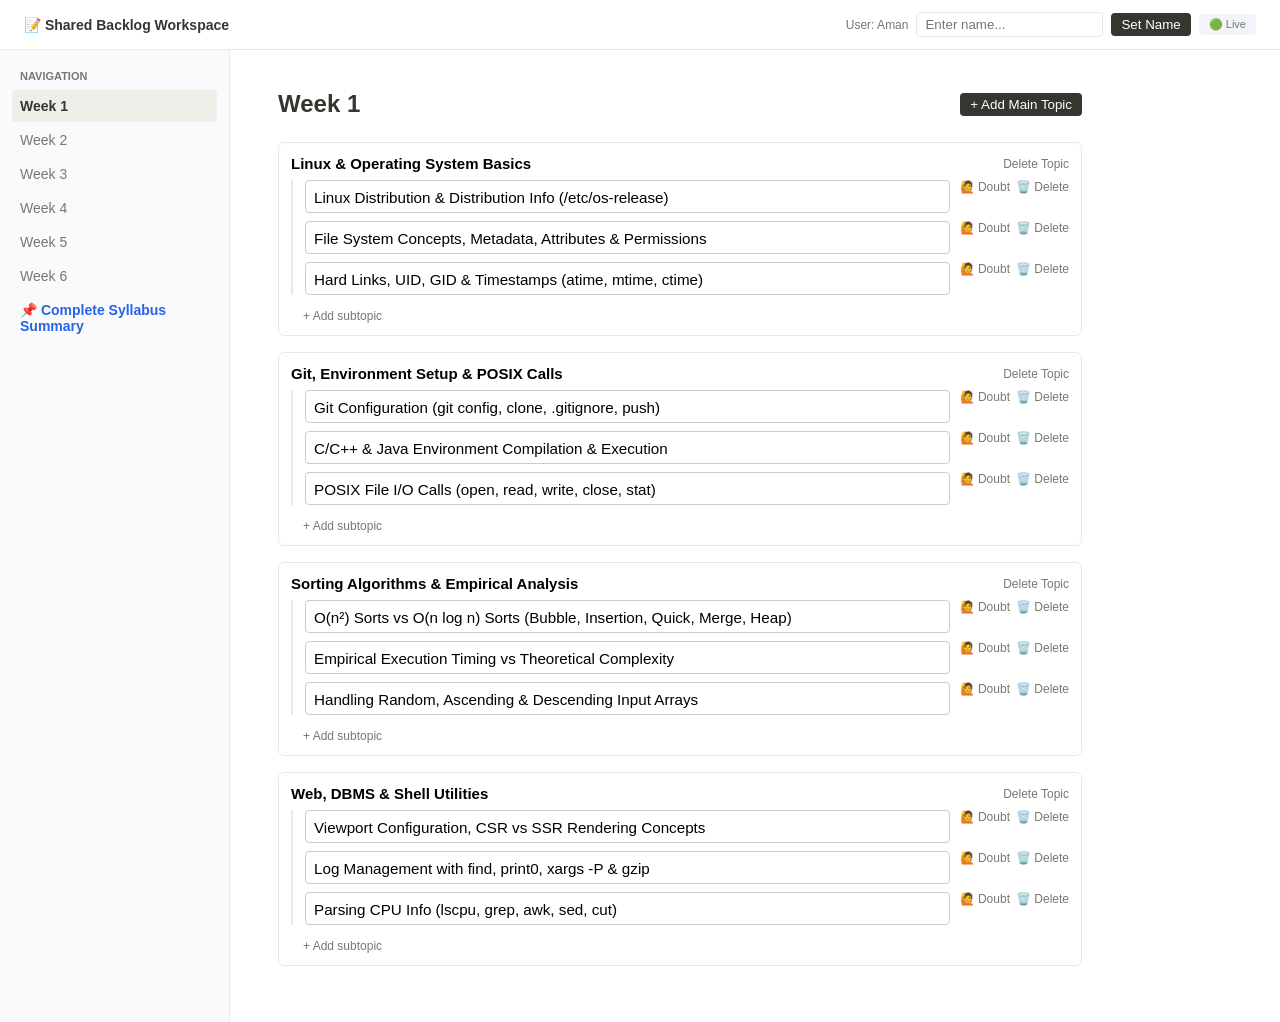
==== index.html @ f9b4cb8b "first draft" ====
<!DOCTYPE html>
<html lang="en">
<head>
  <meta charset="UTF-8" />
  <meta name="viewport" content="width=device-width, initial-scale=1.0" />
  <title>Study Space — Live Sync</title>
  <link rel="stylesheet" href="style.css" />
</head>
<body>

  <!-- Top Navigation -->
  <nav class="nav">
    <div class="nav-brand">📝 Shared Backlog Workspace</div>
    <div class="user-auth">
      <span id="user-status">User: Anonymous</span>
      <input type="text" id="username-input" placeholder="Enter name..." />
      <button id="auth-btn">Set Name</button>
      <button id="sync-btn" title="Manual Sync">🔄 Syncing...</button>
    </div>
  </nav>

  <div class="workspace">
    <!-- Sidebar Navigation -->
    <aside class="sidebar">
      <div class="sidebar-title">NAVIGATION</div>
      <ul id="week-tabs" class="week-tabs">
        <!-- Rendered by JS -->
      </ul>
    </aside>

    <!-- Main Canvas -->
    <main class="document">
      <div class="doc-header">
        <h1 id="current-week-title">Loading...</h1>
        <button id="add-topic-btn" class="add-btn">+ Add Main Topic</button>
      </div>

      <!-- Topics Container / Summary Container -->
      <div id="topic-container" class="topic-container">
        <!-- Rendered by JS -->
      </div>
    </main>
  </div>

  <script src="app.js"></script>
</body>
</html>
---- style.css ----
:root {
  --bg-main: #ffffff;
  --bg-hover: #f7f6f3;
  --bg-selected: #efeee9;
  --text-main: #37352f;
  --text-muted: #787774;
  --border-light: #e9e9e8;
  --accent-red: #eb5757;
  --accent-red-bg: #fdebec;
  --accent-blue: #2563eb;
  --accent-blue-bg: #eff6ff;
}

* {
  box-sizing: border-box;
  margin: 0;
  padding: 0;
  font-family: -apple-system, BlinkMacSystemFont, "Segoe UI", Helvetica, Arial, sans-serif;
}

body {
  background-color: var(--bg-main);
  color: var(--text-main);
  font-size: 14px;
}

.nav {
  display: flex;
  justify-content: space-between;
  align-items: center;
  padding: 12px 24px;
  border-bottom: 1px solid var(--border-light);
}

.nav-brand {
  font-weight: 600;
}

.user-auth {
  display: flex;
  align-items: center;
  gap: 8px;
}

#user-status {
  font-size: 12px;
  color: var(--text-muted);
}

.user-auth input {
  padding: 4px 8px;
  border: 1px solid var(--border-light);
  border-radius: 4px;
}

.user-auth button, .add-btn {
  padding: 4px 10px;
  background: var(--text-main);
  color: #fff;
  border: none;
  border-radius: 4px;
  cursor: pointer;
}

#sync-btn {
  background: #f1f5f9;
  color: var(--text-muted);
  font-size: 11px;
}

.workspace {
  display: flex;
  min-height: calc(100vh - 50px);
}

.sidebar {
  width: 230px;
  border-right: 1px solid var(--border-light);
  padding: 20px 12px;
  background: #fafafa;
}

.sidebar-title {
  font-size: 11px;
  font-weight: 600;
  color: var(--text-muted);
  margin-bottom: 8px;
  padding-left: 8px;
}

.week-tabs {
  list-style: none;
}

.week-tab {
  padding: 8px;
  border-radius: 4px;
  cursor: pointer;
  color: var(--text-muted);
  margin-bottom: 2px;
}

.week-tab:hover {
  background: var(--bg-hover);
}

.week-tab.active {
  background: var(--bg-selected);
  color: var(--text-main);
  font-weight: 600;
}

.week-tab.summary-tab {
  color: var(--accent-blue);
  font-weight: 600;
}

.document {
  flex: 1;
  padding: 40px 48px;
  max-width: 900px;
}

.doc-header {
  display: flex;
  justify-content: space-between;
  align-items: center;
  margin-bottom: 24px;
}

.doc-header h1 {
  font-size: 24px;
  font-weight: 700;
}

.topic-card {
  border: 1px solid var(--border-light);
  border-radius: 6px;
  padding: 12px;
  margin-bottom: 16px;
  background: #fff;
}

.card-header {
  display: flex;
  justify-content: space-between;
  align-items: center;
  margin-bottom: 8px;
}

.topic-input {
  font-size: 15px;
  font-weight: 600;
  border: none;
  width: 70%;
  outline: none;
  background: transparent;
}

.topic-input:focus {
  border-bottom: 1px solid var(--border-light);
}

.icon-btn {
  background: none;
  border: none;
  cursor: pointer;
  color: var(--text-muted);
  font-size: 12px;
}

.icon-btn:hover {
  color: var(--accent-red);
}

.subtopics-list {
  padding-left: 12px;
  margin-top: 8px;
  border-left: 2px solid var(--border-light);
}

.subtopic-item {
  display: flex;
  align-items: flex-start;
  gap: 10px;
  margin-bottom: 8px;
  width: 100%;
}

.subtopic-input {
  flex: 1;
  min-width: 0;
  resize: none;
  overflow: hidden;
  font-family: inherit;
  font-size: 0.95rem;
  padding: 6px 8px;
  border: 1px solid #ccc;
  border-radius: 4px;
  line-height: 1.4;
  box-sizing: border-box;
}

.subtopic-actions {
  display: flex;
  align-items: center;
  gap: 6px;
  flex-shrink: 0;
}


.user-tag {
  background: var(--accent-red-bg);
  color: var(--accent-red);
  font-size: 11px;
  padding: 2px 6px;
  border-radius: 3px;
  margin-right: 4px;
}

.resource-link {
  font-size: 11px;
  color: var(--accent-blue);
  text-decoration: none;
  margin-right: 6px;
}

.resource-link:hover {
  text-decoration: underline;
}

.add-sub-btn {
  font-size: 12px;
  color: var(--text-muted);
  background: none;
  border: none;
  cursor: pointer;
  margin-top: 6px;
  padding-left: 12px;
}

/* Summary Dashboard Styling */
.summary-card {
  border: 1px solid var(--border-light);
  border-radius: 6px;
  padding: 16px;
  margin-bottom: 16px;
  background: #fff;
}

.summary-card h3 {
  font-size: 16px;
  margin-bottom: 12px;
  color: var(--accent-blue);
}

.doubt-row {
  display: flex;
  justify-content: space-between;
  align-items: center;
  padding: 8px 0;
  border-bottom: 1px solid var(--border-light);
}

.doubt-row:last-child {
  border-bottom: none;
}

.doubt-topic {
  font-weight: 500;
  font-size: 13px;
}

.doubt-meta {
  font-size: 11px;
  color: var(--text-muted);
  margin-top: 2px;
}

/* Syllabus Summary View */
.summary-week-section {
  margin-bottom: 32px;
}

.summary-week-title {
  font-size: 18px;
  font-weight: 700;
  color: var(--text-main);
  border-bottom: 2px solid var(--border-light);
  padding-bottom: 6px;
  margin-bottom: 16px;
}

.summary-topic-card {
  border: 1px solid var(--border-light);
  border-radius: 6px;
  padding: 14px;
  margin-bottom: 12px;
  background: #fff;
}

.summary-topic-header {
  font-size: 15px;
  font-weight: 600;
  margin-bottom: 10px;
}

.summary-subtopics-list {
  display: flex;
  flex-direction: column;
  gap: 8px;
}

.summary-subtopic-row {
  display: flex;
  justify-content: space-between;
  align-items: center;
  padding: 8px 10px;
  background: var(--bg-hover);
  border-radius: 4px;
}

.summary-subtopic-text {
  font-size: 13px;
  font-weight: 500;
  width: 60%;
}

.summary-subtopic-meta {
  display: flex;
  align-items: center;
  gap: 12px;
}

.doubt-badge {
  font-size: 11px;
  font-weight: 600;
  padding: 3px 8px;
  border-radius: 12px;
  background: #e2e8f0;
  color: var(--text-muted);
}

.doubt-badge.has-doubts {
  background: var(--accent-red-bg);
  color: var(--accent-red);
}

.no-doubt-tag {
  font-size: 11px;
  color: #16a34a;
}

.student-list {
  display: flex;
  gap: 4px;
}
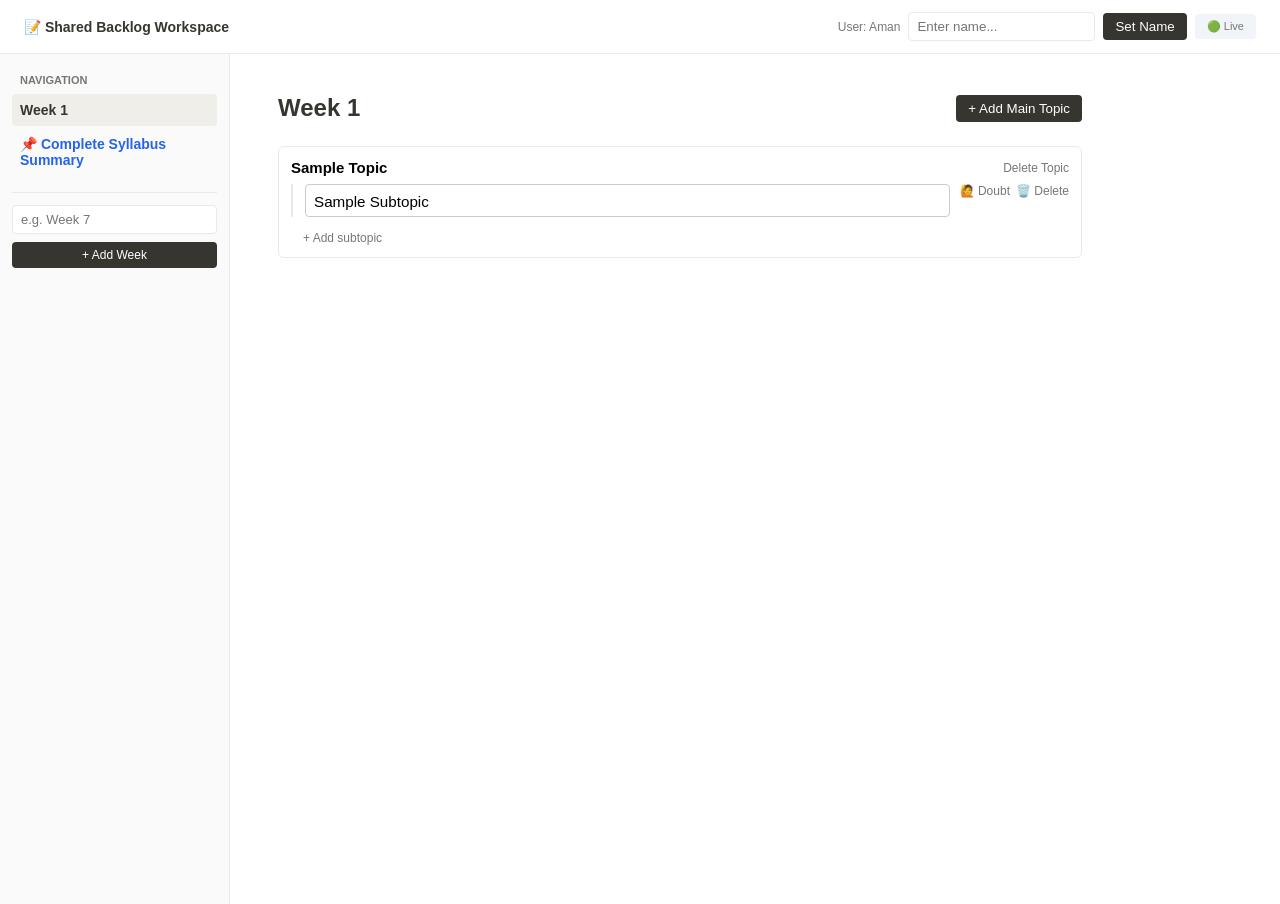
==== commit c7adacfc: "few more changes" ====
--- a/index.html
+++ b/index.html
@@ -26,6 +26,12 @@
       <ul id="week-tabs" class="week-tabs">
         <!-- Rendered by JS -->
       </ul>
+
+      <!-- New Week Controls -->
+      <div class="add-week-box">
+        <input type="text" id="new-week-input" placeholder="e.g. Week 7" />
+        <button id="add-week-btn" class="add-btn">+ Add Week</button>
+      </div>
     </aside>
 
     <!-- Main Canvas -->
--- a/style.css
+++ b/style.css
@@ -24,6 +24,7 @@
   font-size: 14px;
 }
 
+/* Top Navigation */
 .nav {
   display: flex;
   justify-content: space-between;
@@ -48,13 +49,13 @@
 }
 
 .user-auth input {
-  padding: 4px 8px;
+  padding: 6px 8px;
   border: 1px solid var(--border-light);
   border-radius: 4px;
 }
 
 .user-auth button, .add-btn {
-  padding: 4px 10px;
+  padding: 6px 12px;
   background: var(--text-main);
   color: #fff;
   border: none;
@@ -68,6 +69,7 @@
   font-size: 11px;
 }
 
+/* Layout Workspace */
 .workspace {
   display: flex;
   min-height: calc(100vh - 50px);
@@ -78,6 +80,7 @@
   border-right: 1px solid var(--border-light);
   padding: 20px 12px;
   background: #fafafa;
+  flex-shrink: 0;
 }
 
 .sidebar-title {
@@ -115,10 +118,36 @@
   font-weight: 600;
 }
 
+/* Sidebar Add Week Form */
+.add-week-box {
+  margin-top: 16px;
+  padding-top: 12px;
+  border-top: 1px solid var(--border-light);
+  display: flex;
+  flex-direction: column;
+  gap: 8px;
+}
+
+.add-week-box input {
+  padding: 6px 8px;
+  border: 1px solid var(--border-light);
+  border-radius: 4px;
+  font-size: 13px;
+  width: 100%;
+}
+
+.add-week-box button {
+  width: 100%;
+  padding: 6px;
+  font-size: 12px;
+}
+
+/* Document Container */
 .document {
   flex: 1;
   padding: 40px 48px;
   max-width: 900px;
+  width: 100%;
 }
 
 .doc-header {
@@ -146,6 +175,7 @@
   justify-content: space-between;
   align-items: center;
   margin-bottom: 8px;
+  gap: 8px;
 }
 
 .topic-input {
@@ -167,6 +197,7 @@
   cursor: pointer;
   color: var(--text-muted);
   font-size: 12px;
+  white-space: nowrap;
 }
 
 .icon-btn:hover {
@@ -206,8 +237,8 @@
   align-items: center;
   gap: 6px;
   flex-shrink: 0;
-}
-
+  flex-wrap: wrap;
+}
 
 .user-tag {
   background: var(--accent-red-bg);
@@ -215,18 +246,6 @@
   font-size: 11px;
   padding: 2px 6px;
   border-radius: 3px;
-  margin-right: 4px;
-}
-
-.resource-link {
-  font-size: 11px;
-  color: var(--accent-blue);
-  text-decoration: none;
-  margin-right: 6px;
-}
-
-.resource-link:hover {
-  text-decoration: underline;
 }
 
 .add-sub-btn {
@@ -239,45 +258,7 @@
   padding-left: 12px;
 }
 
-/* Summary Dashboard Styling */
-.summary-card {
-  border: 1px solid var(--border-light);
-  border-radius: 6px;
-  padding: 16px;
-  margin-bottom: 16px;
-  background: #fff;
-}
-
-.summary-card h3 {
-  font-size: 16px;
-  margin-bottom: 12px;
-  color: var(--accent-blue);
-}
-
-.doubt-row {
-  display: flex;
-  justify-content: space-between;
-  align-items: center;
-  padding: 8px 0;
-  border-bottom: 1px solid var(--border-light);
-}
-
-.doubt-row:last-child {
-  border-bottom: none;
-}
-
-.doubt-topic {
-  font-weight: 500;
-  font-size: 13px;
-}
-
-.doubt-meta {
-  font-size: 11px;
-  color: var(--text-muted);
-  margin-top: 2px;
-}
-
-/* Syllabus Summary View */
+/* Summary View */
 .summary-week-section {
   margin-bottom: 32px;
 }
@@ -354,4 +335,130 @@
 .student-list {
   display: flex;
   gap: 4px;
+  flex-wrap: wrap;
+}
+
+/* ==========================================================================
+   RESPONSIVE MEDIA QUERIES
+   ========================================================================== */
+
+/* Tablets & Small Laptops (Max Width: 768px) */
+@media (max-width: 768px) {
+  .nav {
+    flex-direction: column;
+    align-items: flex-start;
+    gap: 12px;
+    padding: 12px 16px;
+  }
+
+  .user-auth {
+    width: 100%;
+    flex-wrap: wrap;
+  }
+
+  .user-auth input {
+    flex: 1;
+    min-width: 120px;
+  }
+
+  .workspace {
+    flex-direction: column;
+  }
+
+  .sidebar {
+    width: 100%;
+    border-right: none;
+    border-bottom: 1px solid var(--border-light);
+    padding: 12px 16px;
+  }
+
+  .week-tabs {
+    display: flex;
+    overflow-x: auto;
+    gap: 8px;
+    padding-bottom: 4px;
+    -webkit-overflow-scrolling: touch;
+  }
+
+  .week-tab {
+    flex: 0 0 auto;
+    white-space: nowrap;
+    margin-bottom: 0;
+  }
+
+  .add-week-box {
+    flex-direction: row;
+    margin-top: 10px;
+    padding-top: 8px;
+    border-top: none;
+  }
+  
+  .add-week-box input {
+    max-width: 150px;
+  }
+  
+  .add-week-box button {
+    width: auto;
+  }
+
+  .document {
+    padding: 20px 16px;
+    max-width: 100%;
+  }
+
+  .subtopic-item {
+    flex-direction: column;
+    align-items: stretch;
+  }
+
+  .subtopic-actions {
+    justify-content: flex-end;
+    margin-top: 4px;
+  }
+
+  .summary-subtopic-row {
+    flex-direction: column;
+    align-items: flex-start;
+    gap: 8px;
+  }
+
+  .summary-subtopic-text {
+    width: 100%;
+  }
+
+  .summary-subtopic-meta {
+    width: 100%;
+    justify-content: space-between;
+  }
+}
+
+/* Mobile Devices (Max Width: 480px) */
+@media (max-width: 480px) {
+  .doc-header {
+    flex-direction: column;
+    align-items: flex-start;
+    gap: 12px;
+  }
+
+  .doc-header h1 {
+    font-size: 20px;
+  }
+
+  .add-btn {
+    width: 100%;
+  }
+
+  .card-header {
+    flex-direction: column;
+    align-items: flex-start;
+  }
+
+  .topic-input {
+    width: 100%;
+  }
+
+  .subtopic-actions {
+    width: 100%;
+    justify-content: space-between;
+  }
 }
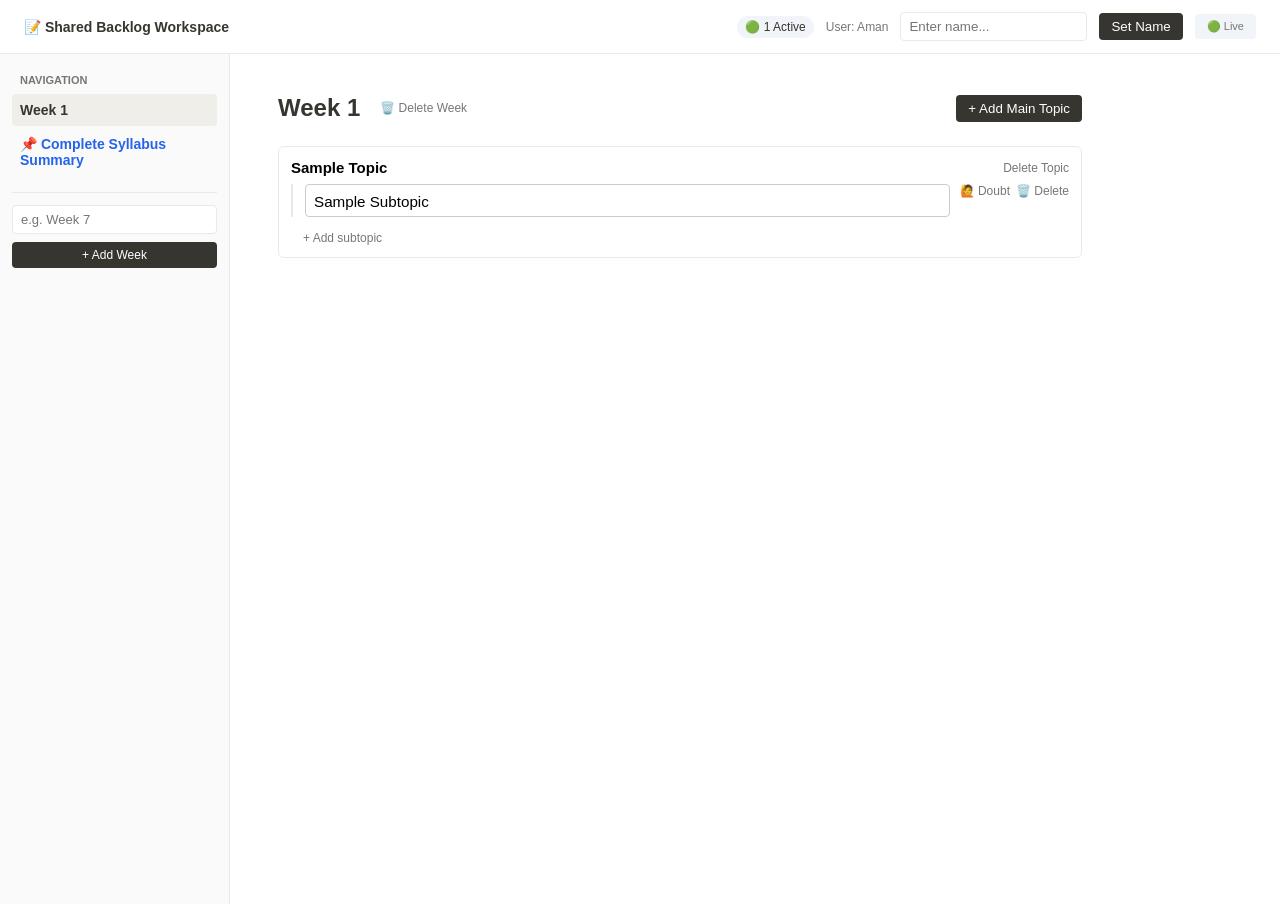
==== commit d14b224f: "active user" ====
--- a/index.html
+++ b/index.html
@@ -11,7 +11,14 @@
   <!-- Top Navigation -->
   <nav class="nav">
     <div class="nav-brand">📝 Shared Backlog Workspace</div>
+    
     <div class="user-auth">
+      <!-- Active Users Counter -->
+      <div id="active-users-badge" class="active-users-badge" title="Active users in last 30s">
+        🟢 <span id="active-users-count">1</span> Active
+        <div id="active-users-tooltip" class="active-users-tooltip">Active: You</div>
+      </div>
+
       <span id="user-status">User: Anonymous</span>
       <input type="text" id="username-input" placeholder="Enter name..." />
       <button id="auth-btn">Set Name</button>
@@ -37,7 +44,10 @@
     <!-- Main Canvas -->
     <main class="document">
       <div class="doc-header">
-        <h1 id="current-week-title">Loading...</h1>
+        <div class="doc-title-group">
+          <h1 id="current-week-title">Loading...</h1>
+          <button id="delete-week-btn" class="icon-btn delete-week-btn" title="Delete current week">🗑️ Delete Week</button>
+        </div>
         <button id="add-topic-btn" class="add-btn">+ Add Main Topic</button>
       </div>
 
--- a/style.css
+++ b/style.css
@@ -40,7 +40,41 @@
 .user-auth {
   display: flex;
   align-items: center;
-  gap: 8px;
+  gap: 12px;
+}
+
+/* Active Users Indicator */
+.active-users-badge {
+  position: relative;
+  font-size: 12px;
+  background: #f1f5f9;
+  padding: 4px 8px;
+  border-radius: 12px;
+  cursor: pointer;
+  color: var(--text-main);
+  font-weight: 500;
+}
+
+.active-users-tooltip {
+  visibility: hidden;
+  opacity: 0;
+  position: absolute;
+  top: 125%;
+  right: 0;
+  background: #1e293b;
+  color: #fff;
+  padding: 6px 10px;
+  border-radius: 4px;
+  font-size: 11px;
+  white-space: nowrap;
+  transition: opacity 0.2s;
+  z-index: 100;
+  box-shadow: 0 2px 8px rgba(0,0,0,0.15);
+}
+
+.active-users-badge:hover .active-users-tooltip {
+  visibility: visible;
+  opacity: 1;
 }
 
 #user-status {
@@ -157,9 +191,25 @@
   margin-bottom: 24px;
 }
 
+.doc-title-group {
+  display: flex;
+  align-items: center;
+  gap: 12px;
+}
+
 .doc-header h1 {
   font-size: 24px;
   font-weight: 700;
+}
+
+.delete-week-btn {
+  padding: 4px 8px;
+  border-radius: 4px;
+  border: 1px solid var(--border-light);
+}
+
+.delete-week-btn:hover {
+  background: var(--accent-red-bg);
 }
 
 .topic-card {
@@ -338,11 +388,7 @@
   flex-wrap: wrap;
 }
 
-/* ==========================================================================
-   RESPONSIVE MEDIA QUERIES
-   ========================================================================== */
-
-/* Tablets & Small Laptops (Max Width: 768px) */
+/* Responsive Media Queries */
 @media (max-width: 768px) {
   .nav {
     flex-direction: column;
@@ -432,7 +478,6 @@
   }
 }
 
-/* Mobile Devices (Max Width: 480px) */
 @media (max-width: 480px) {
   .doc-header {
     flex-direction: column;
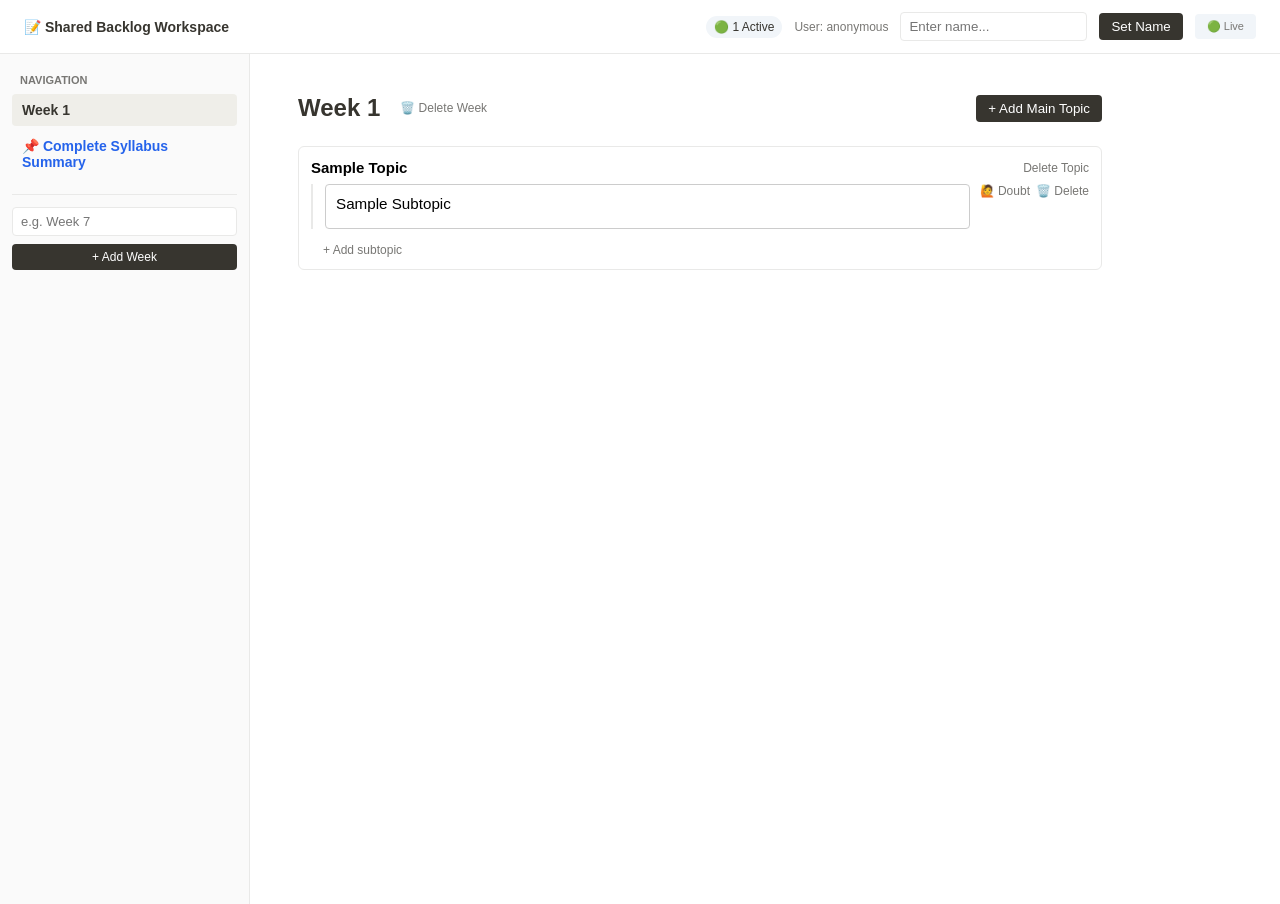
==== commit ae78d441: "refactor: separate application state" ====
--- a/index.html
+++ b/index.html
@@ -58,6 +58,6 @@
     </main>
   </div>
 
-  <script src="app.js"></script>
+  <script type="module" src="./js/main.js"></script>
 </body>
 </html>
--- a/style.css
+++ b/style.css
@@ -9,6 +9,8 @@
   --accent-red-bg: #fdebec;
   --accent-blue: #2563eb;
   --accent-blue-bg: #eff6ff;
+  --accent-green-bg: #dcfce7;
+  --accent-green-text: #15803d;
 }
 
 * {
@@ -43,7 +45,6 @@
   gap: 12px;
 }
 
-/* Active Users Indicator */
 .active-users-badge {
   position: relative;
   font-size: 12px;
@@ -110,7 +111,7 @@
 }
 
 .sidebar {
-  width: 230px;
+  width: 250px;
   border-right: 1px solid var(--border-light);
   padding: 20px 12px;
   background: #fafafa;
@@ -129,12 +130,17 @@
   list-style: none;
 }
 
+/* Tab Active Indicator Styling */
 .week-tab {
-  padding: 8px;
+  display: flex;
+  justify-content: space-between;
+  align-items: center;
+  padding: 8px 10px;
   border-radius: 4px;
   cursor: pointer;
   color: var(--text-muted);
-  margin-bottom: 2px;
+  margin-bottom: 4px;
+  gap: 8px;
 }
 
 .week-tab:hover {
@@ -150,6 +156,19 @@
 .week-tab.summary-tab {
   color: var(--accent-blue);
   font-weight: 600;
+}
+
+.tab-active-indicator {
+  font-size: 10px;
+  font-weight: 600;
+  color: var(--accent-green-text);
+  background: var(--accent-green-bg);
+  padding: 2px 6px;
+  border-radius: 10px;
+  white-space: nowrap;
+  max-width: 110px;
+  overflow: hidden;
+  text-overflow: ellipsis;
 }
 
 /* Sidebar Add Week Form */
@@ -271,15 +290,21 @@
 .subtopic-input {
   flex: 1;
   min-width: 0;
+  width: 100%;
   resize: none;
-  overflow: hidden;
+  overflow: hidden; /* Scrollbars hide karne ke liye */
   font-family: inherit;
   font-size: 0.95rem;
-  padding: 6px 8px;
+  padding: 8px 10px;
   border: 1px solid #ccc;
   border-radius: 4px;
   line-height: 1.4;
   box-sizing: border-box;
+  
+  /* Text wrapping fix taaki text hide na ho */
+  white-space: pre-wrap;
+  word-break: break-word;
+  overflow-wrap: break-word;
 }
 
 .subtopic-actions {
@@ -392,19 +417,25 @@
 @media (max-width: 768px) {
   .nav {
     flex-direction: column;
-    align-items: flex-start;
-    gap: 12px;
-    padding: 12px 16px;
+    align-items: stretch;
+    gap: 10px;
+    padding: 10px 14px;
+  }
+
+  .nav-brand {
+    font-size: 15px;
   }
 
   .user-auth {
     width: 100%;
-    flex-wrap: wrap;
-  }
-
-  .user-auth input {
-    flex: 1;
-    min-width: 120px;
+    flex-direction: column;
+    align-items: stretch;
+    gap: 8px;
+  }
+
+  .user-auth input, 
+  .user-auth button {
+    width: 100%;
   }
 
   .workspace {
@@ -415,14 +446,14 @@
     width: 100%;
     border-right: none;
     border-bottom: 1px solid var(--border-light);
-    padding: 12px 16px;
+    padding: 12px 14px;
   }
 
   .week-tabs {
     display: flex;
     overflow-x: auto;
-    gap: 8px;
-    padding-bottom: 4px;
+    gap: 6px;
+    padding-bottom: 6px;
     -webkit-overflow-scrolling: touch;
   }
 
@@ -436,30 +467,85 @@
     flex-direction: row;
     margin-top: 10px;
     padding-top: 8px;
-    border-top: none;
+    border-top: 1px solid var(--border-light);
   }
   
   .add-week-box input {
-    max-width: 150px;
+    flex: 1;
+    max-width: none;
   }
   
   .add-week-box button {
     width: auto;
+    white-space: nowrap;
   }
 
   .document {
-    padding: 20px 16px;
+    padding: 16px 12px;
     max-width: 100%;
   }
 
+  .doc-header {
+    flex-direction: column;
+    align-items: flex-start;
+    gap: 10px;
+    margin-bottom: 16px;
+  }
+
+  .doc-title-group {
+    width: 100%;
+    justify-content: space-between;
+  }
+
+  .doc-header h1 {
+    font-size: 20px;
+  }
+
+  #add-topic-btn {
+    width: 100%;
+  }
+
+  .topic-card {
+    padding: 10px;
+  }
+
+  .card-header {
+    flex-direction: column;
+    align-items: stretch;
+    gap: 8px;
+  }
+
+  .topic-input {
+    width: 100%;
+    font-size: 14px;
+  }
+
+  .card-header .icon-btn {
+    align-self: flex-end;
+  }
+
   .subtopic-item {
     flex-direction: column;
     align-items: stretch;
+    gap: 6px;
+    background: var(--bg-hover);
+    padding: 8px;
+    border-radius: 4px;
+    margin-bottom: 10px;
+  }
+
+  .subtopic-input {
+    width: 100%;
+    font-size: 14px;
   }
 
   .subtopic-actions {
-    justify-content: flex-end;
-    margin-top: 4px;
+    width: 100%;
+    justify-content: space-between;
+    align-items: center;
+    border-top: 1px dashed var(--border-light);
+    padding-top: 6px;
+    margin-top: 2px;
   }
 
   .summary-subtopic-row {
@@ -479,31 +565,7 @@
 }
 
 @media (max-width: 480px) {
-  .doc-header {
-    flex-direction: column;
-    align-items: flex-start;
-    gap: 12px;
-  }
-
-  .doc-header h1 {
-    font-size: 20px;
-  }
-
-  .add-btn {
-    width: 100%;
-  }
-
-  .card-header {
-    flex-direction: column;
-    align-items: flex-start;
-  }
-
-  .topic-input {
-    width: 100%;
-  }
-
-  .subtopic-actions {
-    width: 100%;
-    justify-content: space-between;
+  .nav-brand {
+    font-size: 14px;
   }
 }
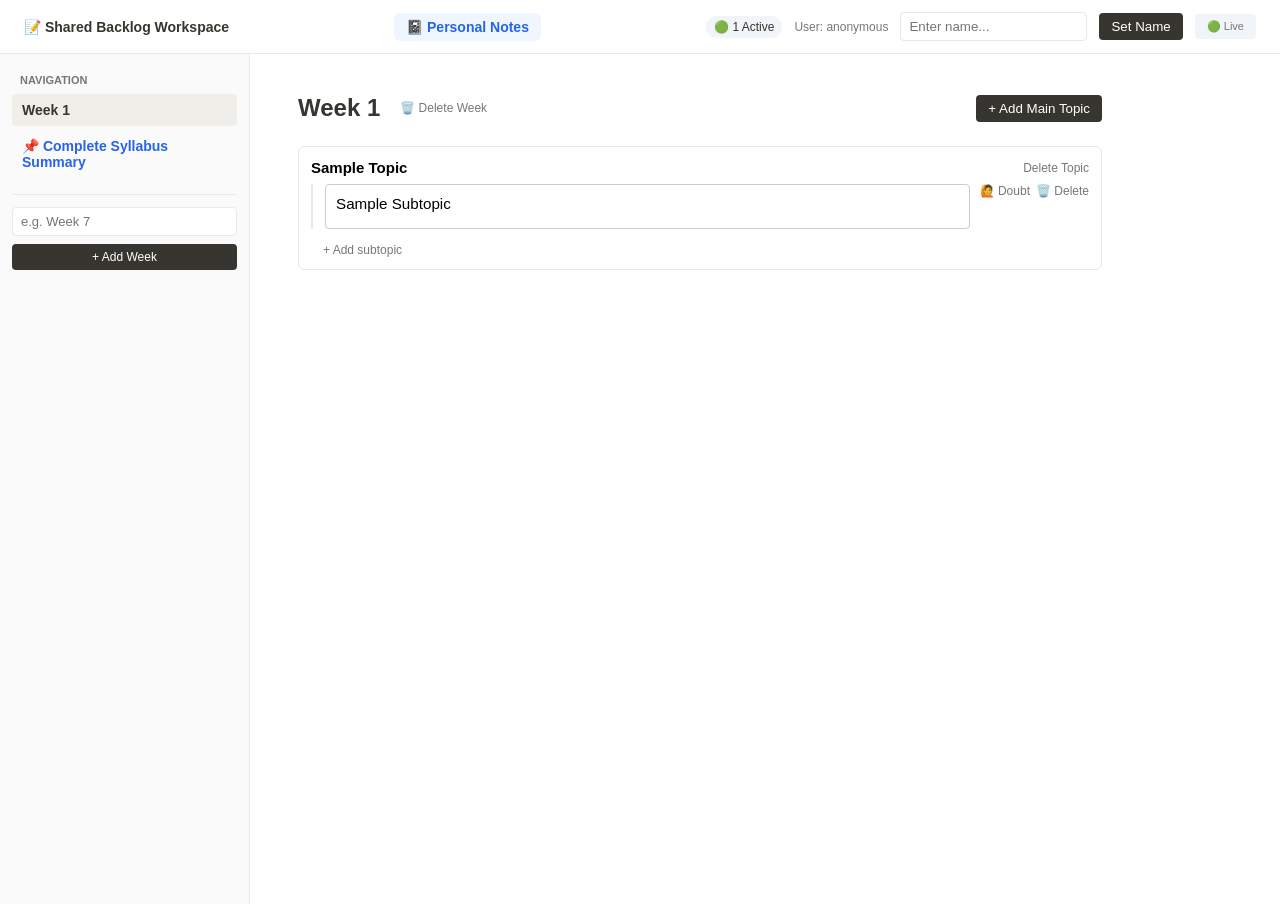
==== commit c3ca1b12: "added note functionality" ====
--- a/index.html
+++ b/index.html
@@ -11,7 +11,7 @@
   <!-- Top Navigation -->
   <nav class="nav">
     <div class="nav-brand">📝 Shared Backlog Workspace</div>
-    
+    <a href="notes.html" class="nav-link">📓 Personal Notes</a>
     <div class="user-auth">
       <!-- Active Users Counter -->
       <div id="active-users-badge" class="active-users-badge" title="Active users in last 30s">
@@ -58,6 +58,8 @@
     </main>
   </div>
 
+  
+
   <script type="module" src="./js/main.js"></script>
 </body>
 </html>
--- a/style.css
+++ b/style.css
@@ -568,4 +568,120 @@
   .nav-brand {
     font-size: 14px;
   }
+}
+
+/* --- PERSONAL NOTES MODULE --- */
+.notes-container {
+  width: min(800px, 100%);
+  margin: 0 auto;
+  padding: 24px;
+}
+
+.note-form {
+  display: grid;
+  gap: 15px;
+  margin-bottom: 32px;
+  padding: 24px;
+  background: #fff;
+  border: 1px solid var(--border-light);
+  border-radius: 8px;
+}
+
+.input-group {
+  display: flex;
+  flex-direction: column;
+  gap: 6px;
+}
+
+.input-group label {
+  font-weight: 600;
+  font-size: 13px;
+  color: var(--text-muted);
+}
+
+.input-group input,
+.input-group textarea {
+  width: 100%;
+  padding: 10px;
+  font: inherit;
+  border: 1px solid var(--border-light);
+  border-radius: 5px;
+  outline: none;
+}
+
+.input-group input:focus,
+.input-group textarea:focus {
+  border-color: var(--text-main);
+}
+
+.form-actions {
+  display: flex;
+  gap: 10px;
+  margin-top: 8px;
+}
+
+.note-card {
+  margin-bottom: 16px;
+  padding: 20px;
+  background: white;
+  border: 1px solid var(--border-light);
+  border-radius: 8px;
+  overflow-wrap: anywhere;
+}
+
+.note-card h3 {
+  margin-top: 0;
+  margin-bottom: 12px;
+  font-size: 18px;
+}
+
+.note-content {
+  white-space: pre-wrap;
+  color: var(--text-main);
+  line-height: 1.5;
+}
+
+.note-actions {
+  display: flex;
+  gap: 8px;
+  flex-wrap: wrap;
+  margin-top: 16px;
+  padding-top: 12px;
+  border-top: 1px dashed var(--border-light);
+}
+
+.note-actions button {
+  padding: 6px 12px;
+  border: 1px solid var(--border-light);
+  border-radius: 4px;
+  background: transparent;
+  color: var(--text-muted);
+  cursor: pointer;
+  font-size: 13px;
+}
+
+.note-actions button:hover {
+  background: var(--bg-hover);
+  color: var(--text-main);
+}
+
+.note-actions .delete-btn:hover {
+  background: var(--accent-red-bg);
+  color: var(--accent-red);
+  border-color: var(--accent-red-bg);
+}
+
+/* Navigation Links */
+.nav-link {
+  color: var(--accent-blue);
+  text-decoration: none;
+  font-weight: 600;
+  padding: 6px 12px;
+  border-radius: 6px;
+  background-color: var(--accent-blue-bg);
+  transition: background-color 0.2s ease;
+}
+
+.nav-link:hover {
+  background-color: #dbeafe; /* Slightly darker blue on hover */
 }
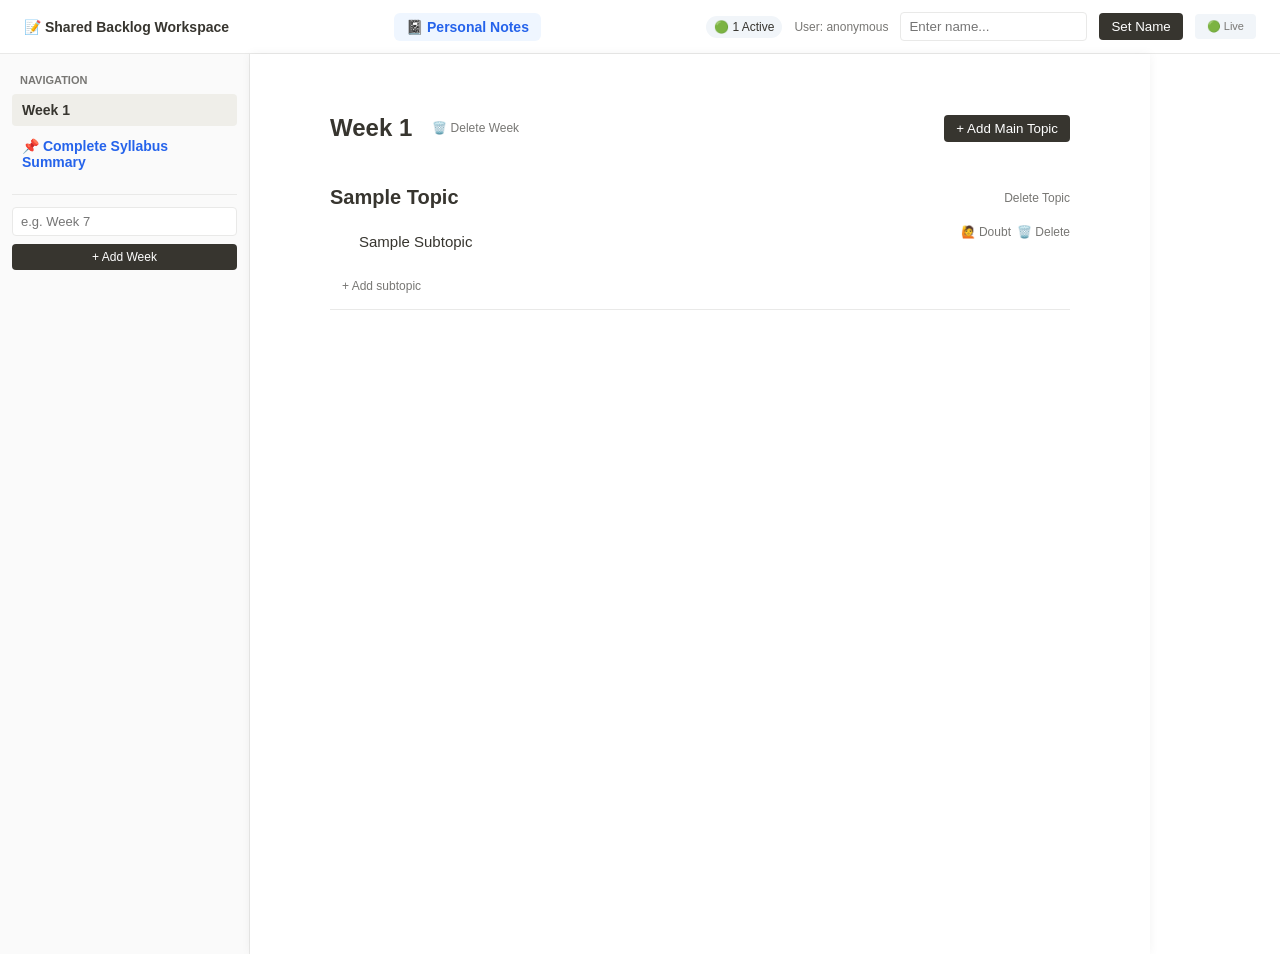
==== commit f0ac94f2: "feat: add service worker for offline PWA and implement docs-style avatar UI" ====
--- a/index.html
+++ b/index.html
@@ -61,5 +61,15 @@
   
 
   <script type="module" src="./js/main.js"></script>
+  <script>
+    // Register Service Worker for Offline Assets
+    if ('serviceWorker' in navigator) {
+      window.addEventListener('load', () => {
+        navigator.serviceWorker.register('./sw.js')
+          .then(reg => console.log('Service Worker registered!'))
+          .catch(err => console.log('Service Worker failed:', err));
+      });
+    }
+  </script>
 </body>
 </html>
--- a/style.css
+++ b/style.css
@@ -684,4 +684,93 @@
 
 .nav-link:hover {
   background-color: #dbeafe; /* Slightly darker blue on hover */
+}
+
+/* Google Docs Style Avatar CSS */
+.avatar-group {
+  display: flex;
+  align-items: center;
+  padding-left: 10px; /* Space for negative margin */
+}
+
+.avatar-circle {
+  width: 32px;
+  height: 32px;
+  border-radius: 50%;
+  display: flex;
+  justify-content: center;
+  align-items: center;
+  color: white;
+  font-size: 16px;
+  border: 2px solid var(--bg-main);
+  margin-left: -10px; /* Overlap effect like the image */
+  position: relative;
+  cursor: pointer;
+  box-shadow: 0 1px 3px rgba(0,0,0,0.1);
+}
+
+.avatar-circle:hover {
+  z-index: 10;
+  transform: translateY(-2px);
+}
+
+.avatar-count {
+  background: #e2e8f0;
+  color: var(--text-main);
+  font-weight: 600;
+  font-size: 12px;
+}
+
+/* Make Main Canvas look like an A4 Page */
+.document {
+  flex: 1;
+  padding: 60px 80px; /* Increased padding */
+  max-width: 900px;
+  width: 100%;
+  background: white;
+  box-shadow: 0 0 10px rgba(0,0,0,0.05); /* Subtle page shadow */
+  min-height: 100vh;
+}
+
+/* Remove heavy borders from Topic Cards to look like Docs headings */
+.topic-card {
+  border: none; /* Removed border */
+  border-bottom: 1px solid var(--border-light); /* Just a subtle separator */
+  border-radius: 0;
+  padding: 16px 0; /* Adjusted padding */
+  margin-bottom: 24px;
+  background: transparent;
+}
+
+/* Make Topic Title look like an H2 inside a Document */
+.topic-input {
+  font-size: 20px; /* Larger font */
+  font-weight: 700;
+  color: var(--text-main);
+  border: none;
+  width: 80%;
+  outline: none;
+  background: transparent;
+  padding: 4px 0;
+}
+
+/* Make subtopics look like bullet points / paragraphs */
+.subtopics-list {
+  padding-left: 20px; /* Indent like a list */
+  margin-top: 12px;
+  border-left: none; /* Removed the heavy left line */
+  list-style-type: disc; /* Optional: adds a natural list feel */
+}
+
+.subtopic-input {
+  font-size: 15px;
+  line-height: 1.6;
+  border: 1px solid transparent; /* Hidden border until hover/focus */
+  padding: 4px 8px;
+  color: #37352f;
+}
+
+.subtopic-input:hover, .subtopic-input:focus {
+  background: var(--bg-hover);
+  border-color: var(--border-light);
 }
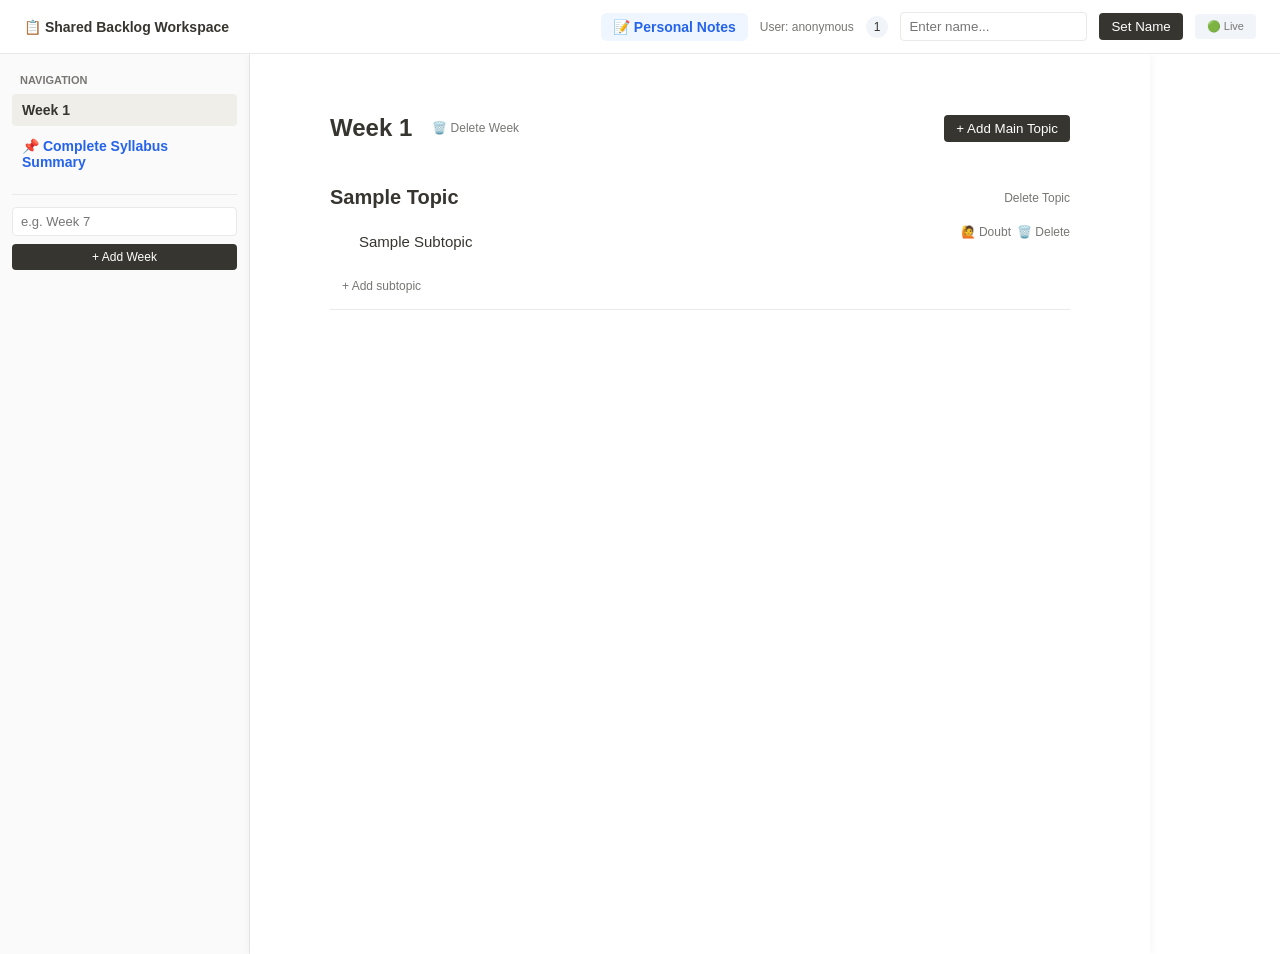
==== commit 4e7a4153: "refactoring fixing minor bugs" ====
--- a/index.html
+++ b/index.html
@@ -1,75 +1,71 @@
 <!DOCTYPE html>
 <html lang="en">
 <head>
-  <meta charset="UTF-8" />
-  <meta name="viewport" content="width=device-width, initial-scale=1.0" />
-  <title>Study Space — Live Sync</title>
-  <link rel="stylesheet" href="style.css" />
+  <meta charset="UTF-8">
+  <meta name="viewport" content="width=device-width, initial-scale=1.0">
+  <title>Shared Backlog Workspace</title>
+  <link rel="stylesheet" href="style.css">
 </head>
 <body>
 
-  <!-- Top Navigation -->
+  <!-- Top Navigation matching your current screenshot -->
   <nav class="nav">
-    <div class="nav-brand">📝 Shared Backlog Workspace</div>
-    <a href="notes.html" class="nav-link">📓 Personal Notes</a>
+    <div class="nav-brand">📋 Shared Backlog Workspace</div>
     <div class="user-auth">
-      <!-- Active Users Counter -->
-      <div id="active-users-badge" class="active-users-badge" title="Active users in last 30s">
-        🟢 <span id="active-users-count">1</span> Active
-        <div id="active-users-tooltip" class="active-users-tooltip">Active: You</div>
+      <a href="notes.html" class="nav-link">📝 Personal Notes</a>
+      <span id="user-status">User: anonymous</span>
+      <div id="active-users-badge" class="active-users-badge">
+        <span id="active-users-count">1</span>
+        <span id="active-users-tooltip" class="active-users-tooltip">Active: anonymous</span>
       </div>
-
-      <span id="user-status">User: Anonymous</span>
       <input type="text" id="username-input" placeholder="Enter name..." />
       <button id="auth-btn">Set Name</button>
-      <button id="sync-btn" title="Manual Sync">🔄 Syncing...</button>
+      <button id="sync-btn" class="icon-btn">🟢 Live</button>
     </div>
   </nav>
 
   <div class="workspace">
-    <!-- Sidebar Navigation -->
+    <!-- Left Sidebar Navigation -->
     <aside class="sidebar">
       <div class="sidebar-title">NAVIGATION</div>
-      <ul id="week-tabs" class="week-tabs">
-        <!-- Rendered by JS -->
-      </ul>
-
-      <!-- New Week Controls -->
+      <ul id="week-tabs" class="week-tabs"></ul>
       <div class="add-week-box">
         <input type="text" id="new-week-input" placeholder="e.g. Week 7" />
         <button id="add-week-btn" class="add-btn">+ Add Week</button>
       </div>
     </aside>
 
-    <!-- Main Canvas -->
+    <!-- Middle Main Canvas -->
     <main class="document">
       <div class="doc-header">
         <div class="doc-title-group">
           <h1 id="current-week-title">Loading...</h1>
-          <button id="delete-week-btn" class="icon-btn delete-week-btn" title="Delete current week">🗑️ Delete Week</button>
+          <button id="delete-week-btn" class="icon-btn delete-week-btn">🗑️ Delete Week</button>
         </div>
         <button id="add-topic-btn" class="add-btn">+ Add Main Topic</button>
       </div>
+      <div id="topic-container" class="topic-container"></div>
+    </main>
 
-      <!-- Topics Container / Summary Container -->
-      <div id="topic-container" class="topic-container">
-        <!-- Rendered by JS -->
+    <!-- Right Discussion Panel from your Wireframe -->
+    <aside class="discussion-panel" id="discussion-panel">
+      <div class="discuss-header">
+        <h3>💬 <span id="discuss-week-label">Week 1</span></h3>
+        <button id="close-discuss-btn" class="icon-btn mobile-only">✖</button>
       </div>
-    </main>
+      <div class="discuss-messages" id="discuss-messages">
+        <!-- Chat bubbles go here -->
+      </div>
+      <div class="discuss-input-area">
+        <input type="text" id="week-discuss-input" placeholder="Type a message..." />
+        <button id="post-week-comment-btn" class="add-btn">Post</button>
+      </div>
+    </aside>
+
+    <!-- Mobile Floating Button -->
+    <button id="mobile-discuss-toggle" class="mobile-floating-btn">💬 Discussion</button>
   </div>
 
-  
-
-  <script type="module" src="./js/main.js"></script>
-  <script>
-    // Register Service Worker for Offline Assets
-    if ('serviceWorker' in navigator) {
-      window.addEventListener('load', () => {
-        navigator.serviceWorker.register('./sw.js')
-          .then(reg => console.log('Service Worker registered!'))
-          .catch(err => console.log('Service Worker failed:', err));
-      });
-    }
-  </script>
+  <script type="module" src="js/main.js"></script>
 </body>
 </html>
--- a/style.css
+++ b/style.css
@@ -773,4 +773,177 @@
 .subtopic-input:hover, .subtopic-input:focus {
   background: var(--bg-hover);
   border-color: var(--border-light);
+}
+
+/* Right Discussion Panel Layout */
+.discussion-panel {
+  width: 300px;
+  border-left: 1px solid var(--border-light);
+  background: #fafafa;
+  display: flex;
+  flex-direction: column;
+  flex-shrink: 0;
+  height: calc(100vh - 50px);
+  position: sticky;
+  top: 50px;
+}
+
+.discuss-header {
+  padding: 16px;
+  border-bottom: 1px solid var(--border-light);
+  display: flex;
+  justify-content: space-between;
+  align-items: center;
+}
+
+.discuss-messages {
+  flex: 1;
+  padding: 16px;
+  overflow-y: auto;
+  display: flex;
+  flex-direction: column;
+  gap: 10px;
+}
+
+.discuss-input-area {
+  padding: 12px;
+  border-top: 1px solid var(--border-light);
+  display: flex;
+  gap: 8px;
+  background: #fff;
+}
+
+.discuss-input-area input {
+  flex: 1;
+  padding: 6px 8px;
+  border: 1px solid var(--border-light);
+  border-radius: 4px;
+  font-size: 13px;
+}
+
+.mobile-floating-btn, .mobile-only {
+  display: none;
+}
+
+@media (max-width: 1024px) {
+  .discussion-panel {
+    display: none; /* Can be toggled with mobile button */
+  }
+  .mobile-floating-btn {
+    display: block;
+    position: fixed;
+    bottom: 20px;
+    right: 20px;
+    z-index: 1000;
+  }
+}
+
+/* --- DISCUSSION PANEL LAYOUT & ANIMATIONS --- */
+.workspace {
+  position: relative;
+  overflow-x: hidden; /* Prevents horizontal scroll when panel is hidden */
+}
+
+/* Floating Action Button from Wireframe */
+.mobile-floating-btn {
+  position: fixed;
+  bottom: 24px;
+  right: 24px;
+  background-color: var(--text-main);
+  color: #ffffff;
+  border: none;
+  border-radius: 24px;
+  padding: 12px 20px;
+  font-size: 14px;
+  font-weight: 600;
+  box-shadow: 0 4px 12px rgba(0, 0, 0, 0.15);
+  cursor: pointer;
+  z-index: 1000;
+  transition: transform 0.2s ease, background-color 0.2s ease;
+}
+
+.mobile-floating-btn:hover {
+  transform: translateY(-2px);
+  background-color: #000000;
+}
+
+/* The Sliding Panel */
+.discussion-panel {
+  position: fixed;
+  top: 65px; /* Offset for the top nav */
+  right: -400px; /* Hidden off-screen by default */
+  width: 350px;
+  height: calc(100vh - 65px);
+  background-color: #ffffff;
+  border-left: 1px solid var(--border-light);
+  box-shadow: -4px 0 15px rgba(0, 0, 0, 0.05);
+  display: flex;
+  flex-direction: column;
+  transition: right 0.3s cubic-bezier(0.4, 0, 0.2, 1);
+  z-index: 900;
+}
+
+/* Class toggled by JavaScript to slide the panel in */
+.discussion-panel.open {
+  right: 0; 
+}
+
+.discuss-header {
+  padding: 16px 20px;
+  border-bottom: 1px solid var(--border-light);
+  display: flex;
+  justify-content: space-between;
+  align-items: center;
+  background-color: #fafafa;
+}
+
+.discuss-header h3 {
+  font-size: 16px;
+  color: var(--text-main);
+  margin: 0;
+}
+
+.discuss-messages {
+  flex: 1;
+  padding: 20px;
+  overflow-y: auto;
+  display: flex;
+  flex-direction: column;
+  gap: 12px;
+  background-color: var(--bg-hover);
+}
+
+.discuss-input-area {
+  padding: 16px;
+  border-top: 1px solid var(--border-light);
+  display: flex;
+  gap: 10px;
+  background-color: #ffffff;
+}
+
+.discuss-input-area input {
+  flex: 1;
+  padding: 10px 14px;
+  border: 1px solid var(--border-light);
+  border-radius: 20px;
+  outline: none;
+}
+
+.discuss-input-area input:focus {
+  border-color: var(--text-main);
+}
+
+.discuss-input-area button {
+  border-radius: 20px;
+  padding: 8px 16px;
+}
+
+/* Responsive Overrides for Mobile View */
+@media (max-width: 768px) {
+  .discussion-panel {
+    top: 110px; /* Adjust for stacked mobile nav */
+    height: calc(100vh - 110px);
+    width: 100%; /* Take up full screen width on mobile as per wireframe */
+    right: -100%;
+  }
 }
